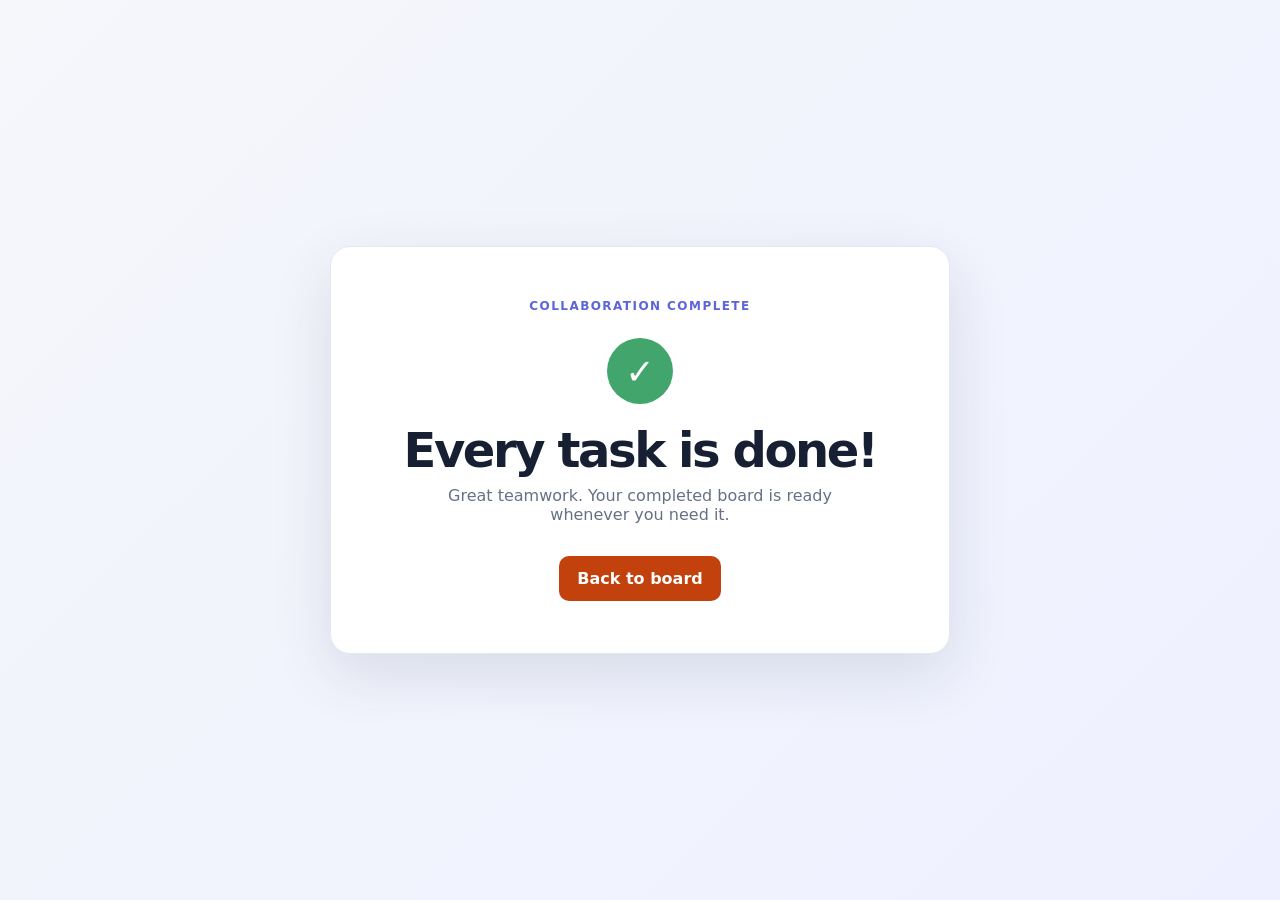
==== complete.html @ 7b7563fe "Add task completion celebration" ====
<!doctype html>
<html lang="en">
  <head>
    <meta charset="UTF-8" />
    <meta name="viewport" content="width=device-width, initial-scale=1.0" />
    <title>All Tasks Complete · Collaboration Board</title>
    <link rel="stylesheet" href="style.css" />
  </head>
  <body class="completion-page">
    <main class="completion-card">
      <p class="eyebrow">COLLABORATION COMPLETE</p>
      <div class="celebration-mark" aria-hidden="true">✓</div>
      <h1>Every task is done!</h1>
      <p class="subtitle">Great teamwork. Your completed board is ready whenever you need it.</p>
      <a class="return-link" href="index.html">Back to board</a>
    </main>
  </body>
</html>
---- style.css ----
:root {
  font-family: Inter, ui-sans-serif, system-ui, -apple-system, BlinkMacSystemFont, "Segoe UI", sans-serif;
  color: #172033;
  background: #f5f7fb;
}

* { box-sizing: border-box; }

body {
  min-height: 100vh;
  margin: 0;
  display: grid;
  place-items: center;
  padding: 24px;
}

.board {
  width: min(100%, 620px);
  padding: 42px;
  background: #fff;
  border: 1px solid #e4e8f0;
  border-radius: 20px;
  box-shadow: 0 20px 60px rgba(35, 48, 78, .12);
}

.eyebrow { margin: 0; color: #5d65d8; font-size: .75rem; font-weight: 800; letter-spacing: .12em; }
h1 { margin: 8px 0; font-size: clamp(2rem, 6vw, 3rem); letter-spacing: -.05em; }
.subtitle { margin: 0; color: #667085; }

.composer { display: flex; gap: 10px; margin: 30px 0; }
input {
  min-width: 0;
  flex: 1;
  padding: 13px 15px;
  border: 1px solid #d9dfeb;
  border-radius: 10px;
  font: inherit;
}
input:focus { outline: 3px solid #dfe1ff; border-color: #646cff; }
button {
  cursor: pointer;
  border: 0;
  border-radius: 10px;
  padding: 0 18px;
  color: #fff;
  background: #c2410c;
  font: inherit;
  font-weight: 700;
}
button:hover { background: #9a3412; }

.section-heading { display: flex; align-items: baseline; justify-content: space-between; }
h2 { margin: 0; font-size: 1.1rem; }
#progress { color: #667085; font-size: .85rem; }
ul { padding: 0; margin: 13px 0 0; list-style: none; }
li {
  display: flex;
  align-items: center;
  gap: 12px;
  margin-top: 9px;
  padding: 13px;
  border-radius: 10px;
  background: #f7f8fc;
}
.toggle {
  width: 21px;
  height: 21px;
  flex: 0 0 auto;
  padding: 0;
  border: 2px solid #a8b0c2;
  border-radius: 50%;
  background: transparent;
}
li.done { color: #7c8495; text-decoration: line-through; }
li.done .toggle { border-color: #42a56b; background: #42a56b; }
li.done .toggle::after { content: "✓"; color: white; font-size: .76rem; }
footer { margin-top: 27px; color: #8a94a6; font-size: .82rem; }

.confetti-layer {
  position: fixed;
  z-index: 10;
  inset: 0;
  overflow: hidden;
  pointer-events: all;
}
.confetti-piece {
  position: absolute;
  top: -28px;
  left: var(--x);
  width: 10px;
  height: 18px;
  border-radius: 2px;
  animation: fall 1.7s cubic-bezier(.2, .7, .3, 1) var(--delay) forwards;
}
@keyframes fall {
  from { transform: translateY(0) rotate(var(--rotation)); opacity: 1; }
  to { transform: translateY(112vh) rotate(calc(var(--rotation) + 540deg)); opacity: 0; }
}

.completion-page { background: linear-gradient(135deg, #f5f7fb, #eef0ff); }
.completion-card {
  width: min(100%, 620px);
  padding: 52px 42px;
  text-align: center;
  background: #fff;
  border: 1px solid #e4e8f0;
  border-radius: 20px;
  box-shadow: 0 20px 60px rgba(35, 48, 78, .12);
}
.completion-card .subtitle { max-width: 410px; margin: 0 auto; }
.celebration-mark {
  display: grid;
  width: 66px;
  height: 66px;
  place-items: center;
  margin: 25px auto 18px;
  border-radius: 50%;
  color: #fff;
  background: #42a56b;
  font-size: 2.2rem;
  font-weight: 800;
}
.return-link {
  display: inline-block;
  margin-top: 32px;
  padding: 13px 18px;
  border-radius: 10px;
  color: #fff;
  background: #c2410c;
  font-weight: 700;
  text-decoration: none;
}
.return-link:hover { background: #9a3412; }
.return-link:focus-visible { outline: 3px solid #dfe1ff; outline-offset: 3px; }

@media (max-width: 520px) {
  .board { padding: 28px 20px; }
  .completion-card { padding: 40px 24px; }
  .composer { flex-direction: column; }
  #add-task { min-height: 44px; }
}
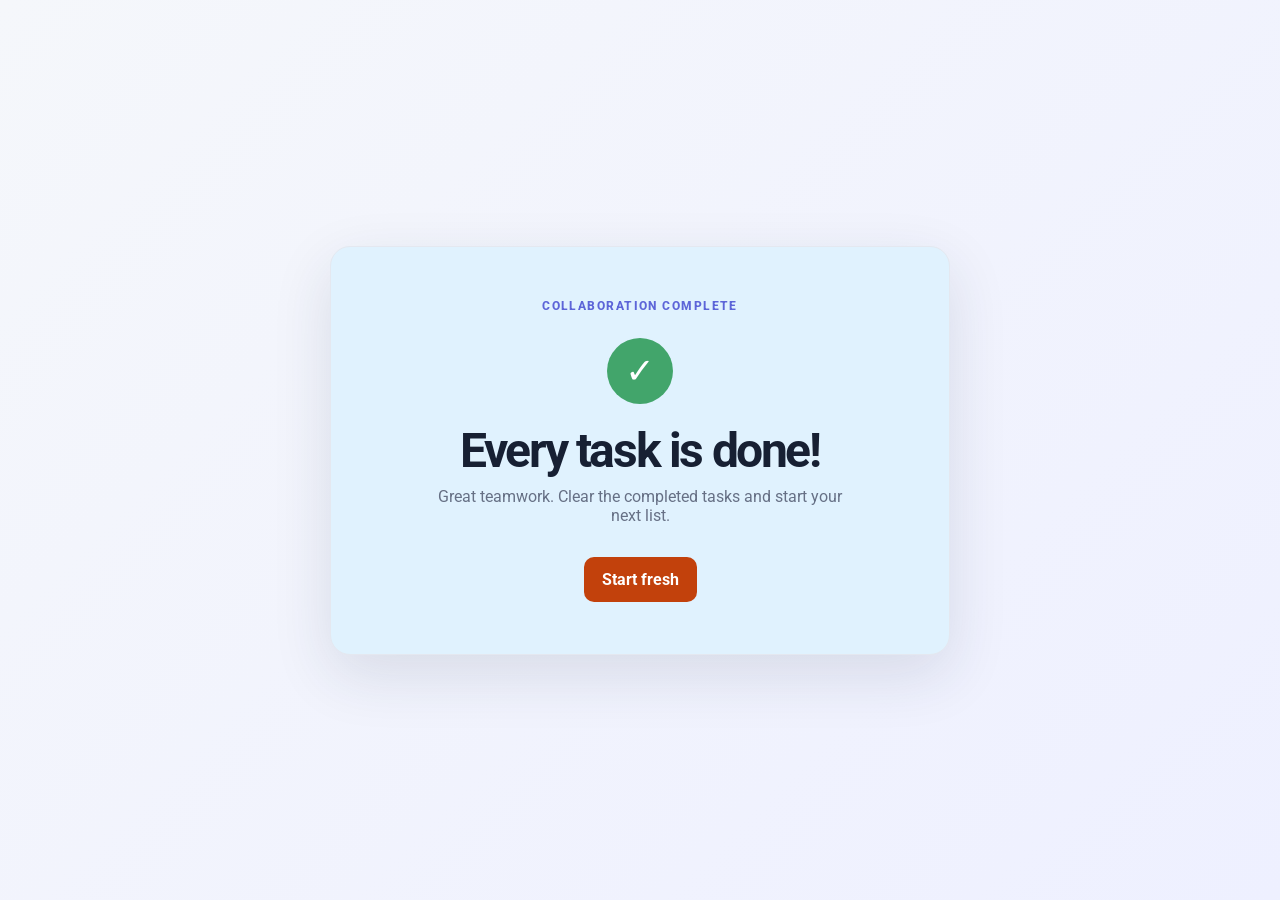
==== commit 171a9506: "Improve task list controls and styling" ====
--- a/complete.html
+++ b/complete.html
@@ -4,6 +4,9 @@
     <meta charset="UTF-8" />
     <meta name="viewport" content="width=device-width, initial-scale=1.0" />
     <title>All Tasks Complete · Collaboration Board</title>
+    <link rel="preconnect" href="https://fonts.googleapis.com" />
+    <link rel="preconnect" href="https://fonts.gstatic.com" crossorigin />
+    <link href="https://fonts.googleapis.com/css2?family=Roboto:wght@400;700;800&display=swap" rel="stylesheet" />
     <link rel="stylesheet" href="style.css" />
   </head>
   <body class="completion-page">
@@ -11,8 +14,8 @@
       <p class="eyebrow">COLLABORATION COMPLETE</p>
       <div class="celebration-mark" aria-hidden="true">✓</div>
       <h1>Every task is done!</h1>
-      <p class="subtitle">Great teamwork. Your completed board is ready whenever you need it.</p>
-      <a class="return-link" href="index.html">Back to board</a>
+      <p class="subtitle">Great teamwork. Clear the completed tasks and start your next list.</p>
+      <a class="return-link" href="index.html?clear-completed=true">Start fresh</a>
     </main>
   </body>
 </html>
--- a/style.css
+++ b/style.css
@@ -1,5 +1,5 @@
 :root {
-  font-family: Inter, ui-sans-serif, system-ui, -apple-system, BlinkMacSystemFont, "Segoe UI", sans-serif;
+  font-family: "Roboto", ui-sans-serif, system-ui, -apple-system, BlinkMacSystemFont, "Segoe UI", sans-serif;
   color: #172033;
   background: #f5f7fb;
 }
@@ -17,7 +17,7 @@
 .board {
   width: min(100%, 620px);
   padding: 42px;
-  background: #fff;
+  background: #e0f2fe;
   border: 1px solid #e4e8f0;
   border-radius: 20px;
   box-shadow: 0 20px 60px rgba(35, 48, 78, .12);
@@ -62,6 +62,7 @@
   border-radius: 10px;
   background: #f7f8fc;
 }
+.task-label { flex: 1; }
 .toggle {
   width: 21px;
   height: 21px;
@@ -74,6 +75,14 @@
 li.done { color: #7c8495; text-decoration: line-through; }
 li.done .toggle { border-color: #42a56b; background: #42a56b; }
 li.done .toggle::after { content: "✓"; color: white; font-size: .76rem; }
+.delete-task {
+  padding: 7px 10px;
+  border-radius: 7px;
+  color: #b42318;
+  background: #fee4e2;
+  font-size: .78rem;
+}
+.delete-task:hover { background: #fecdca; }
 footer { margin-top: 27px; color: #8a94a6; font-size: .82rem; }
 
 .confetti-layer {
@@ -102,7 +111,7 @@
   width: min(100%, 620px);
   padding: 52px 42px;
   text-align: center;
-  background: #fff;
+  background: #e0f2fe;
   border: 1px solid #e4e8f0;
   border-radius: 20px;
   box-shadow: 0 20px 60px rgba(35, 48, 78, .12);
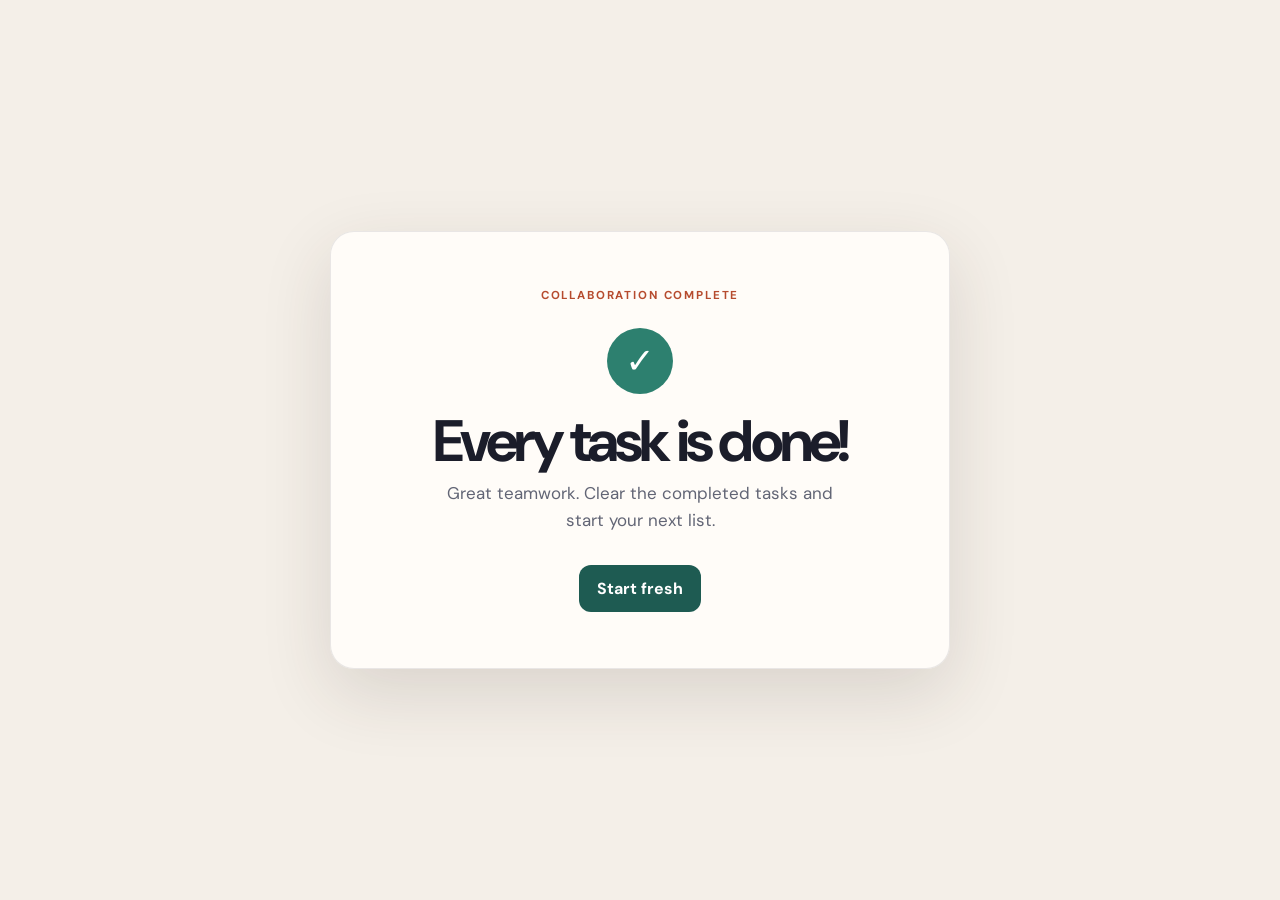
==== commit dd2b10f4: "Refresh collaboration board styling" ====
--- a/complete.html
+++ b/complete.html
@@ -6,7 +6,7 @@
     <title>All Tasks Complete · Collaboration Board</title>
     <link rel="preconnect" href="https://fonts.googleapis.com" />
     <link rel="preconnect" href="https://fonts.gstatic.com" crossorigin />
-    <link href="https://fonts.googleapis.com/css2?family=Roboto:wght@400;700;800&display=swap" rel="stylesheet" />
+    <link href="https://fonts.googleapis.com/css2?family=DM+Sans:opsz,wght@9..40,400;9..40,500;9..40,700&display=swap" rel="stylesheet" />
     <link rel="stylesheet" href="style.css" />
   </head>
   <body class="completion-page">
--- a/style.css
+++ b/style.css
@@ -1,7 +1,7 @@
 :root {
-  font-family: "Roboto", ui-sans-serif, system-ui, -apple-system, BlinkMacSystemFont, "Segoe UI", sans-serif;
-  color: #172033;
-  background: #f5f7fb;
+  font-family: "DM Sans", ui-sans-serif, system-ui, -apple-system, BlinkMacSystemFont, "Segoe UI", sans-serif;
+  color: #1b1d2a;
+  background: #f4efe8;
 }
 
 * { box-sizing: border-box; }
@@ -11,56 +11,62 @@
   margin: 0;
   display: grid;
   place-items: center;
-  padding: 24px;
+  padding: 28px;
+  background:
+    radial-gradient(circle at 12% 12%, #fbd5c4 0, transparent 30%),
+    radial-gradient(circle at 92% 88%, #cce7df 0, transparent 28%);
 }
 
 .board {
   width: min(100%, 620px);
-  padding: 42px;
-  background: #e0f2fe;
-  border: 1px solid #e4e8f0;
-  border-radius: 20px;
-  box-shadow: 0 20px 60px rgba(35, 48, 78, .12);
+  padding: 46px;
+  background: rgba(255, 253, 249, .92);
+  border: 1px solid rgba(38, 45, 62, .1);
+  border-radius: 24px;
+  box-shadow: 0 24px 70px rgba(54, 42, 32, .14);
 }
 
-.eyebrow { margin: 0; color: #5d65d8; font-size: .75rem; font-weight: 800; letter-spacing: .12em; }
-h1 { margin: 8px 0; font-size: clamp(2rem, 6vw, 3rem); letter-spacing: -.05em; }
-.subtitle { margin: 0; color: #667085; }
+.eyebrow { margin: 0; color: #b64b2e; font-size: .72rem; font-weight: 700; letter-spacing: .16em; }
+h1 { margin: 10px 0; font-size: clamp(2.35rem, 7vw, 3.65rem); line-height: 1; letter-spacing: -.065em; }
+.subtitle { margin: 0; color: #626575; font-size: 1.06rem; line-height: 1.55; }
 
-.composer { display: flex; gap: 10px; margin: 30px 0; }
+.composer { display: flex; gap: 10px; margin: 34px 0; }
 input {
   min-width: 0;
   flex: 1;
-  padding: 13px 15px;
-  border: 1px solid #d9dfeb;
-  border-radius: 10px;
+  padding: 14px 16px;
+  border: 1px solid #ddd6ce;
+  border-radius: 12px;
   font: inherit;
+  font-size: 1rem;
+  background: #fffdfa;
 }
-input:focus { outline: 3px solid #dfe1ff; border-color: #646cff; }
+input:focus { outline: 3px solid #f7d5c8; border-color: #c95e3d; }
 button {
   cursor: pointer;
   border: 0;
-  border-radius: 10px;
+  border-radius: 12px;
   padding: 0 18px;
   color: #fff;
-  background: #c2410c;
+  background: #1e5b52;
   font: inherit;
   font-weight: 700;
 }
-button:hover { background: #9a3412; }
+button:hover { background: #16463f; }
 
 .section-heading { display: flex; align-items: baseline; justify-content: space-between; }
-h2 { margin: 0; font-size: 1.1rem; }
-#progress { color: #667085; font-size: .85rem; }
+h2 { margin: 0; font-size: 1.2rem; letter-spacing: -.025em; }
+#progress { color: #626575; font-size: .9rem; }
 ul { padding: 0; margin: 13px 0 0; list-style: none; }
 li {
   display: flex;
   align-items: center;
   gap: 12px;
   margin-top: 9px;
-  padding: 13px;
-  border-radius: 10px;
-  background: #f7f8fc;
+  padding: 15px;
+  border-radius: 12px;
+  background: #f7f3ee;
+  font-size: 1.02rem;
 }
 .task-label { flex: 1; }
 .toggle {
@@ -68,22 +74,22 @@
   height: 21px;
   flex: 0 0 auto;
   padding: 0;
-  border: 2px solid #a8b0c2;
+  border: 2px solid #9b9a9b;
   border-radius: 50%;
   background: transparent;
 }
-li.done { color: #7c8495; text-decoration: line-through; }
-li.done .toggle { border-color: #42a56b; background: #42a56b; }
+li.done { color: #84828a; text-decoration: line-through; }
+li.done .toggle { border-color: #2d806f; background: #2d806f; }
 li.done .toggle::after { content: "✓"; color: white; font-size: .76rem; }
 .delete-task {
   padding: 7px 10px;
   border-radius: 7px;
-  color: #b42318;
-  background: #fee4e2;
+  color: #a53d2d;
+  background: #f8ddd5;
   font-size: .78rem;
 }
-.delete-task:hover { background: #fecdca; }
-footer { margin-top: 27px; color: #8a94a6; font-size: .82rem; }
+.delete-task:hover { background: #f1c9bd; }
+footer { margin-top: 30px; color: #77757d; font-size: .88rem; line-height: 1.5; }
 
 .confetti-layer {
   position: fixed;
@@ -106,15 +112,15 @@
   to { transform: translateY(112vh) rotate(calc(var(--rotation) + 540deg)); opacity: 0; }
 }
 
-.completion-page { background: linear-gradient(135deg, #f5f7fb, #eef0ff); }
+.completion-page { background: #f4efe8; }
 .completion-card {
   width: min(100%, 620px);
-  padding: 52px 42px;
+  padding: 56px 46px;
   text-align: center;
-  background: #e0f2fe;
-  border: 1px solid #e4e8f0;
-  border-radius: 20px;
-  box-shadow: 0 20px 60px rgba(35, 48, 78, .12);
+  background: rgba(255, 253, 249, .92);
+  border: 1px solid rgba(38, 45, 62, .1);
+  border-radius: 24px;
+  box-shadow: 0 24px 70px rgba(54, 42, 32, .14);
 }
 .completion-card .subtitle { max-width: 410px; margin: 0 auto; }
 .celebration-mark {
@@ -125,7 +131,7 @@
   margin: 25px auto 18px;
   border-radius: 50%;
   color: #fff;
-  background: #42a56b;
+  background: #2d806f;
   font-size: 2.2rem;
   font-weight: 800;
 }
@@ -133,14 +139,14 @@
   display: inline-block;
   margin-top: 32px;
   padding: 13px 18px;
-  border-radius: 10px;
+  border-radius: 12px;
   color: #fff;
-  background: #c2410c;
+  background: #1e5b52;
   font-weight: 700;
   text-decoration: none;
 }
-.return-link:hover { background: #9a3412; }
-.return-link:focus-visible { outline: 3px solid #dfe1ff; outline-offset: 3px; }
+.return-link:hover { background: #16463f; }
+.return-link:focus-visible { outline: 3px solid #f7d5c8; outline-offset: 3px; }
 
 @media (max-width: 520px) {
   .board { padding: 28px 20px; }
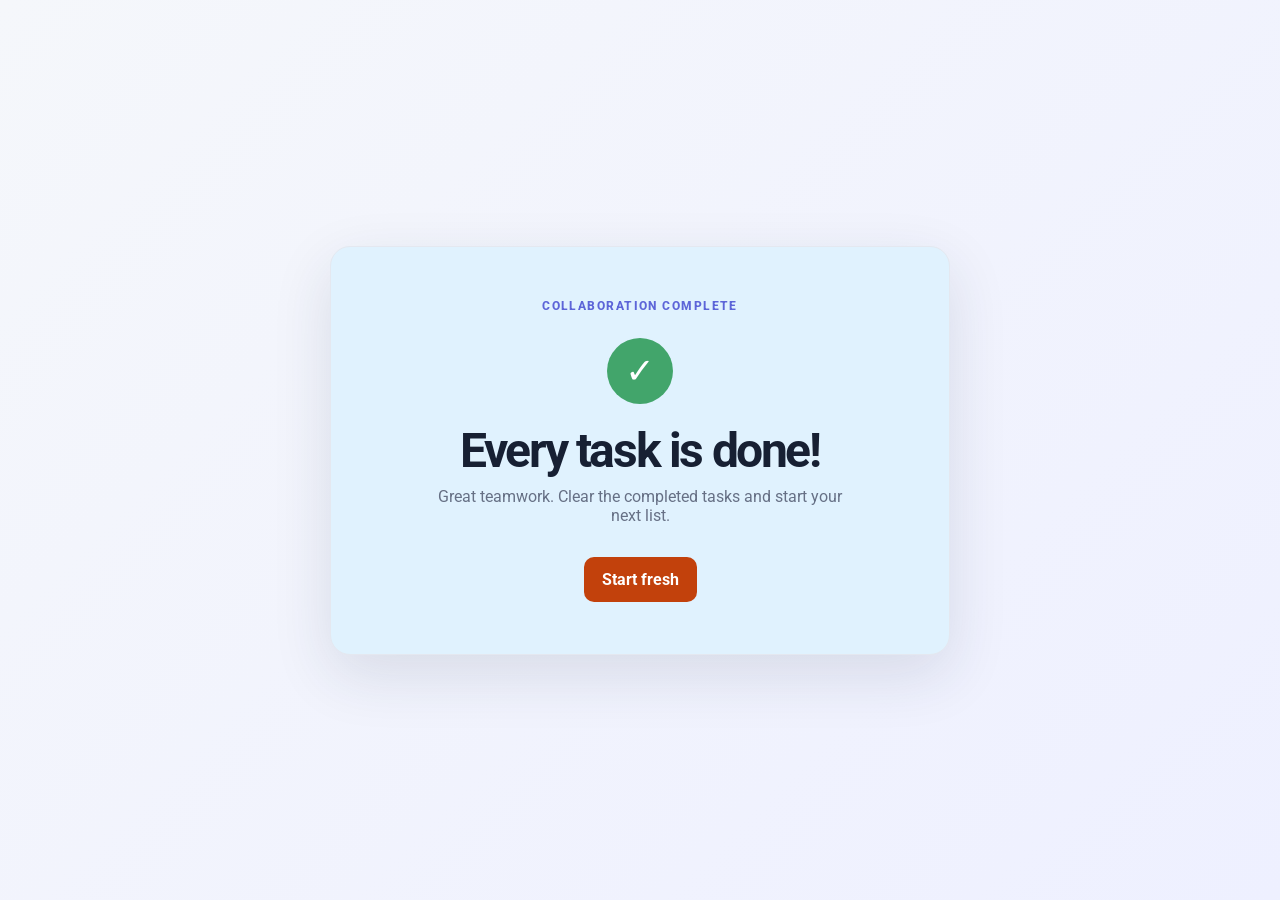
==== commit 529e5999: "Merge c70d48b8bd6889f90120eb1a698c7abb08aee013 into dc97db28717a44a3263690c778c7a05b36bac234" ====
--- a/complete.html
+++ b/complete.html
@@ -6,7 +6,7 @@
     <title>All Tasks Complete · Collaboration Board</title>
     <link rel="preconnect" href="https://fonts.googleapis.com" />
     <link rel="preconnect" href="https://fonts.gstatic.com" crossorigin />
-    <link href="https://fonts.googleapis.com/css2?family=DM+Sans:opsz,wght@9..40,400;9..40,500;9..40,700&display=swap" rel="stylesheet" />
+    <link href="https://fonts.googleapis.com/css2?family=Roboto:wght@400;700;800&display=swap" rel="stylesheet" />
     <link rel="stylesheet" href="style.css" />
   </head>
   <body class="completion-page">
--- a/style.css
+++ b/style.css
@@ -1,7 +1,7 @@
 :root {
-  font-family: "DM Sans", ui-sans-serif, system-ui, -apple-system, BlinkMacSystemFont, "Segoe UI", sans-serif;
-  color: #1b1d2a;
-  background: #f4efe8;
+  font-family: "Roboto", ui-sans-serif, system-ui, -apple-system, BlinkMacSystemFont, "Segoe UI", sans-serif;
+  color: #172033;
+  background: #f5f7fb;
 }
 
 * { box-sizing: border-box; }
@@ -11,62 +11,56 @@
   margin: 0;
   display: grid;
   place-items: center;
-  padding: 28px;
-  background:
-    radial-gradient(circle at 12% 12%, #fbd5c4 0, transparent 30%),
-    radial-gradient(circle at 92% 88%, #cce7df 0, transparent 28%);
+  padding: 24px;
 }
 
 .board {
   width: min(100%, 620px);
-  padding: 46px;
-  background: rgba(255, 253, 249, .92);
-  border: 1px solid rgba(38, 45, 62, .1);
-  border-radius: 24px;
-  box-shadow: 0 24px 70px rgba(54, 42, 32, .14);
+  padding: 42px;
+  background: #e0f2fe;
+  border: 1px solid #e4e8f0;
+  border-radius: 20px;
+  box-shadow: 0 20px 60px rgba(35, 48, 78, .12);
 }
 
-.eyebrow { margin: 0; color: #b64b2e; font-size: .72rem; font-weight: 700; letter-spacing: .16em; }
-h1 { margin: 10px 0; font-size: clamp(2.35rem, 7vw, 3.65rem); line-height: 1; letter-spacing: -.065em; }
-.subtitle { margin: 0; color: #626575; font-size: 1.06rem; line-height: 1.55; }
+.eyebrow { margin: 0; color: #5d65d8; font-size: .75rem; font-weight: 800; letter-spacing: .12em; }
+h1 { margin: 8px 0; font-size: clamp(2rem, 6vw, 3rem); letter-spacing: -.05em; }
+.subtitle { margin: 0; color: #667085; }
 
-.composer { display: flex; gap: 10px; margin: 34px 0; }
+.composer { display: flex; gap: 10px; margin: 30px 0; }
 input {
   min-width: 0;
   flex: 1;
-  padding: 14px 16px;
-  border: 1px solid #ddd6ce;
-  border-radius: 12px;
+  padding: 13px 15px;
+  border: 1px solid #d9dfeb;
+  border-radius: 10px;
   font: inherit;
-  font-size: 1rem;
-  background: #fffdfa;
 }
-input:focus { outline: 3px solid #f7d5c8; border-color: #c95e3d; }
+input:focus { outline: 3px solid #dfe1ff; border-color: #646cff; }
 button {
   cursor: pointer;
   border: 0;
-  border-radius: 12px;
+  border-radius: 10px;
   padding: 0 18px;
   color: #fff;
-  background: #1e5b52;
+  background: #c2410c;
   font: inherit;
   font-weight: 700;
 }
-button:hover { background: #16463f; }
+button:hover { background: #9a3412; }
 
 .section-heading { display: flex; align-items: baseline; justify-content: space-between; }
-h2 { margin: 0; font-size: 1.2rem; letter-spacing: -.025em; }
-#progress { color: #626575; font-size: .9rem; }
+h2 { margin: 0; font-size: 1.1rem; }
+#progress { color: #667085; font-size: .85rem; }
 ul { padding: 0; margin: 13px 0 0; list-style: none; }
 li {
   display: flex;
   align-items: center;
   gap: 12px;
   margin-top: 9px;
-  padding: 15px;
-  border-radius: 12px;
-  background: #f7f3ee;
-  font-size: 1.02rem;
+  padding: 13px;
+  border-radius: 10px;
+  background: #f7f8fc;
 }
 .task-label { flex: 1; }
 .toggle {
@@ -74,22 +68,22 @@
   height: 21px;
   flex: 0 0 auto;
   padding: 0;
-  border: 2px solid #9b9a9b;
+  border: 2px solid #a8b0c2;
   border-radius: 50%;
   background: transparent;
 }
-li.done { color: #84828a; text-decoration: line-through; }
-li.done .toggle { border-color: #2d806f; background: #2d806f; }
+li.done { color: #7c8495; text-decoration: line-through; }
+li.done .toggle { border-color: #42a56b; background: #42a56b; }
 li.done .toggle::after { content: "✓"; color: white; font-size: .76rem; }
 .delete-task {
   padding: 7px 10px;
   border-radius: 7px;
-  color: #a53d2d;
-  background: #f8ddd5;
+  color: #b42318;
+  background: #fee4e2;
   font-size: .78rem;
 }
-.delete-task:hover { background: #f1c9bd; }
-footer { margin-top: 30px; color: #77757d; font-size: .88rem; line-height: 1.5; }
+.delete-task:hover { background: #fecdca; }
+footer { margin-top: 27px; color: #8a94a6; font-size: .82rem; }
 
 .confetti-layer {
   position: fixed;
@@ -112,15 +106,15 @@
   to { transform: translateY(112vh) rotate(calc(var(--rotation) + 540deg)); opacity: 0; }
 }
 
-.completion-page { background: #f4efe8; }
+.completion-page { background: linear-gradient(135deg, #f5f7fb, #eef0ff); }
 .completion-card {
   width: min(100%, 620px);
-  padding: 56px 46px;
+  padding: 52px 42px;
   text-align: center;
-  background: rgba(255, 253, 249, .92);
-  border: 1px solid rgba(38, 45, 62, .1);
-  border-radius: 24px;
-  box-shadow: 0 24px 70px rgba(54, 42, 32, .14);
+  background: #e0f2fe;
+  border: 1px solid #e4e8f0;
+  border-radius: 20px;
+  box-shadow: 0 20px 60px rgba(35, 48, 78, .12);
 }
 .completion-card .subtitle { max-width: 410px; margin: 0 auto; }
 .celebration-mark {
@@ -131,7 +125,7 @@
   margin: 25px auto 18px;
   border-radius: 50%;
   color: #fff;
-  background: #2d806f;
+  background: #42a56b;
   font-size: 2.2rem;
   font-weight: 800;
 }
@@ -139,14 +133,14 @@
   display: inline-block;
   margin-top: 32px;
   padding: 13px 18px;
-  border-radius: 12px;
+  border-radius: 10px;
   color: #fff;
-  background: #1e5b52;
+  background: #c2410c;
   font-weight: 700;
   text-decoration: none;
 }
-.return-link:hover { background: #16463f; }
-.return-link:focus-visible { outline: 3px solid #f7d5c8; outline-offset: 3px; }
+.return-link:hover { background: #9a3412; }
+.return-link:focus-visible { outline: 3px solid #dfe1ff; outline-offset: 3px; }
 
 @media (max-width: 520px) {
   .board { padding: 28px 20px; }
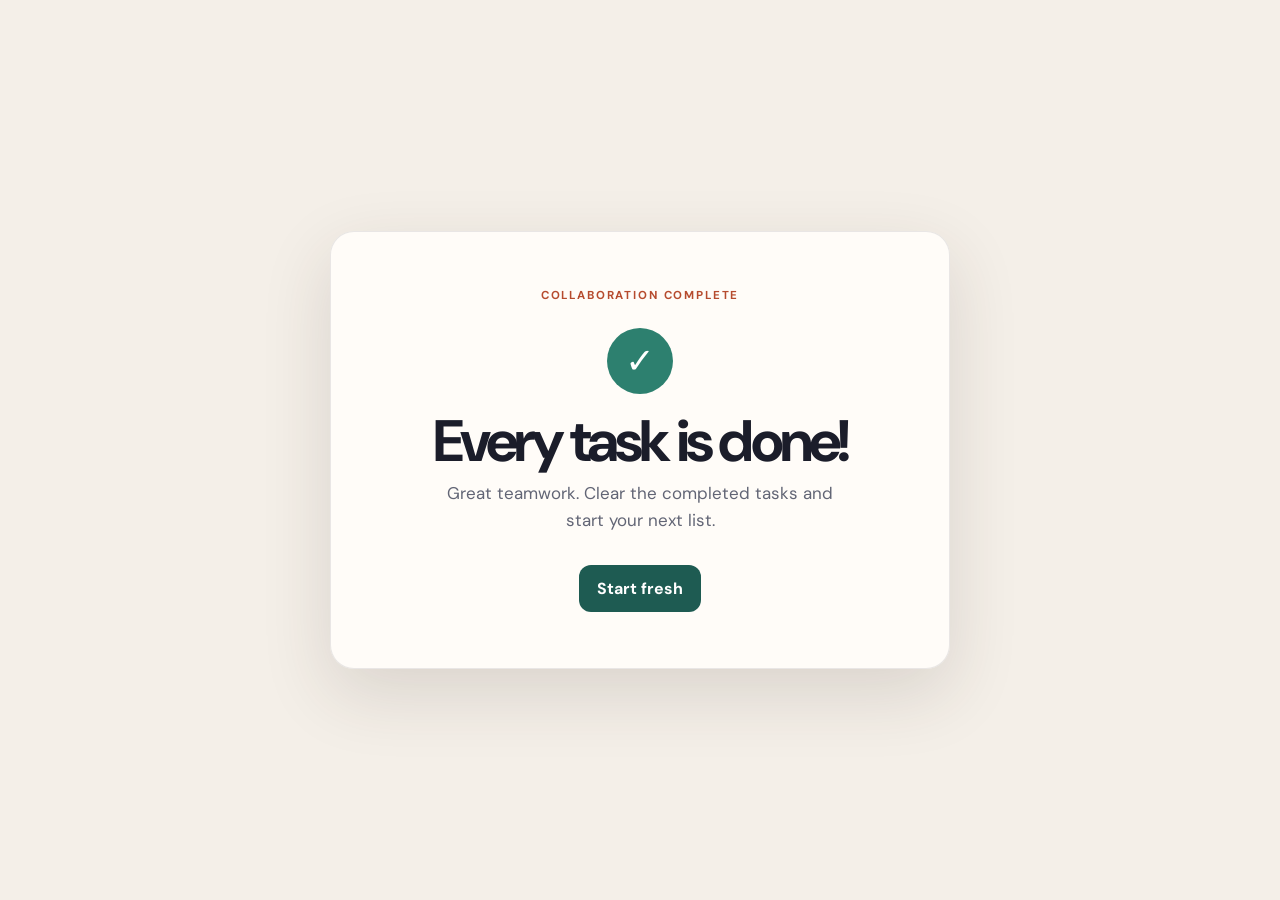
==== commit d7721a70: "Merge pull request #2 from ZiWang-lab/iva-changes Iva changes" ====
--- a/complete.html
+++ b/complete.html
@@ -6,7 +6,7 @@
     <title>All Tasks Complete · Collaboration Board</title>
     <link rel="preconnect" href="https://fonts.googleapis.com" />
     <link rel="preconnect" href="https://fonts.gstatic.com" crossorigin />
-    <link href="https://fonts.googleapis.com/css2?family=Roboto:wght@400;700;800&display=swap" rel="stylesheet" />
+    <link href="https://fonts.googleapis.com/css2?family=DM+Sans:opsz,wght@9..40,400;9..40,500;9..40,700&display=swap" rel="stylesheet" />
     <link rel="stylesheet" href="style.css" />
   </head>
   <body class="completion-page">
--- a/style.css
+++ b/style.css
@@ -1,7 +1,7 @@
 :root {
-  font-family: "Roboto", ui-sans-serif, system-ui, -apple-system, BlinkMacSystemFont, "Segoe UI", sans-serif;
-  color: #172033;
-  background: #f5f7fb;
+  font-family: "DM Sans", ui-sans-serif, system-ui, -apple-system, BlinkMacSystemFont, "Segoe UI", sans-serif;
+  color: #1b1d2a;
+  background: #f4efe8;
 }
 
 * { box-sizing: border-box; }
@@ -11,56 +11,64 @@
   margin: 0;
   display: grid;
   place-items: center;
-  padding: 24px;
+  padding: 28px;
+  background:
+    radial-gradient(circle at 12% 12%, #fbd5c4 0, transparent 30%),
+    radial-gradient(circle at 92% 88%, #cce7df 0, transparent 28%);
 }
 
 .board {
   width: min(100%, 620px);
-  padding: 42px;
-  background: #e0f2fe;
-  border: 1px solid #e4e8f0;
-  border-radius: 20px;
-  box-shadow: 0 20px 60px rgba(35, 48, 78, .12);
+  padding: 46px;
+  background: rgba(255, 253, 249, .92);
+  border: 1px solid rgba(38, 45, 62, .1);
+  border-radius: 24px;
+  box-shadow: 0 24px 70px rgba(54, 42, 32, .14);
 }
 
-.eyebrow { margin: 0; color: #5d65d8; font-size: .75rem; font-weight: 800; letter-spacing: .12em; }
-h1 { margin: 8px 0; font-size: clamp(2rem, 6vw, 3rem); letter-spacing: -.05em; }
-.subtitle { margin: 0; color: #667085; }
+.eyebrow { margin: 0; color: #b64b2e; font-size: .72rem; font-weight: 700; letter-spacing: .16em; }
+h1 { margin: 10px 0; font-size: clamp(2.35rem, 7vw, 3.65rem); line-height: 1; letter-spacing: -.065em; }
+.subtitle { margin: 0; color: #626575; font-size: 1.06rem; line-height: 1.55; }
 
-.composer { display: flex; gap: 10px; margin: 30px 0; }
+.composer { display: flex; gap: 10px; margin: 34px 0; }
 input {
   min-width: 0;
   flex: 1;
-  padding: 13px 15px;
-  border: 1px solid #d9dfeb;
-  border-radius: 10px;
+  padding: 14px 16px;
+  border: 1px solid #ddd6ce;
+  border-radius: 12px;
   font: inherit;
+  font-size: 1rem;
+  background: #fffdfa;
 }
-input:focus { outline: 3px solid #dfe1ff; border-color: #646cff; }
+input:focus { outline: 3px solid #f7d5c8; border-color: #c95e3d; }
 button {
   cursor: pointer;
   border: 0;
-  border-radius: 10px;
+  border-radius: 12px;
   padding: 0 18px;
   color: #fff;
-  background: #c2410c;
+  background: #1e5b52;
   font: inherit;
   font-weight: 700;
 }
-button:hover { background: #9a3412; }
+button:hover { background: #16463f; }
+#add-task { background: #1e3a8a; }
+#add-task:hover { background: #172554; }
 
 .section-heading { display: flex; align-items: baseline; justify-content: space-between; }
-h2 { margin: 0; font-size: 1.1rem; }
-#progress { color: #667085; font-size: .85rem; }
+h2 { margin: 0; font-size: 1.2rem; letter-spacing: -.025em; }
+#progress { color: #626575; font-size: .9rem; }
 ul { padding: 0; margin: 13px 0 0; list-style: none; }
 li {
   display: flex;
   align-items: center;
   gap: 12px;
   margin-top: 9px;
-  padding: 13px;
-  border-radius: 10px;
-  background: #f7f8fc;
+  padding: 15px;
+  border-radius: 12px;
+  background: #f7f3ee;
+  font-size: 1.02rem;
 }
 .task-label { flex: 1; }
 .toggle {
@@ -68,22 +76,22 @@
   height: 21px;
   flex: 0 0 auto;
   padding: 0;
-  border: 2px solid #a8b0c2;
+  border: 2px solid #9b9a9b;
   border-radius: 50%;
   background: transparent;
 }
-li.done { color: #7c8495; text-decoration: line-through; }
-li.done .toggle { border-color: #42a56b; background: #42a56b; }
+li.done { color: #84828a; text-decoration: line-through; }
+li.done .toggle { border-color: #2d806f; background: #2d806f; }
 li.done .toggle::after { content: "✓"; color: white; font-size: .76rem; }
 .delete-task {
   padding: 7px 10px;
   border-radius: 7px;
-  color: #b42318;
-  background: #fee4e2;
+  color: #a53d2d;
+  background: #f8ddd5;
   font-size: .78rem;
 }
-.delete-task:hover { background: #fecdca; }
-footer { margin-top: 27px; color: #8a94a6; font-size: .82rem; }
+.delete-task:hover { background: #f1c9bd; }
+footer { margin-top: 30px; color: #77757d; font-size: .88rem; line-height: 1.5; }
 
 .confetti-layer {
   position: fixed;
@@ -106,15 +114,15 @@
   to { transform: translateY(112vh) rotate(calc(var(--rotation) + 540deg)); opacity: 0; }
 }
 
-.completion-page { background: linear-gradient(135deg, #f5f7fb, #eef0ff); }
+.completion-page { background: #f4efe8; }
 .completion-card {
   width: min(100%, 620px);
-  padding: 52px 42px;
+  padding: 56px 46px;
   text-align: center;
-  background: #e0f2fe;
-  border: 1px solid #e4e8f0;
-  border-radius: 20px;
-  box-shadow: 0 20px 60px rgba(35, 48, 78, .12);
+  background: rgba(255, 253, 249, .92);
+  border: 1px solid rgba(38, 45, 62, .1);
+  border-radius: 24px;
+  box-shadow: 0 24px 70px rgba(54, 42, 32, .14);
 }
 .completion-card .subtitle { max-width: 410px; margin: 0 auto; }
 .celebration-mark {
@@ -125,7 +133,7 @@
   margin: 25px auto 18px;
   border-radius: 50%;
   color: #fff;
-  background: #42a56b;
+  background: #2d806f;
   font-size: 2.2rem;
   font-weight: 800;
 }
@@ -133,14 +141,14 @@
   display: inline-block;
   margin-top: 32px;
   padding: 13px 18px;
-  border-radius: 10px;
+  border-radius: 12px;
   color: #fff;
-  background: #c2410c;
+  background: #1e5b52;
   font-weight: 700;
   text-decoration: none;
 }
-.return-link:hover { background: #9a3412; }
-.return-link:focus-visible { outline: 3px solid #dfe1ff; outline-offset: 3px; }
+.return-link:hover { background: #16463f; }
+.return-link:focus-visible { outline: 3px solid #f7d5c8; outline-offset: 3px; }
 
 @media (max-width: 520px) {
   .board { padding: 28px 20px; }
